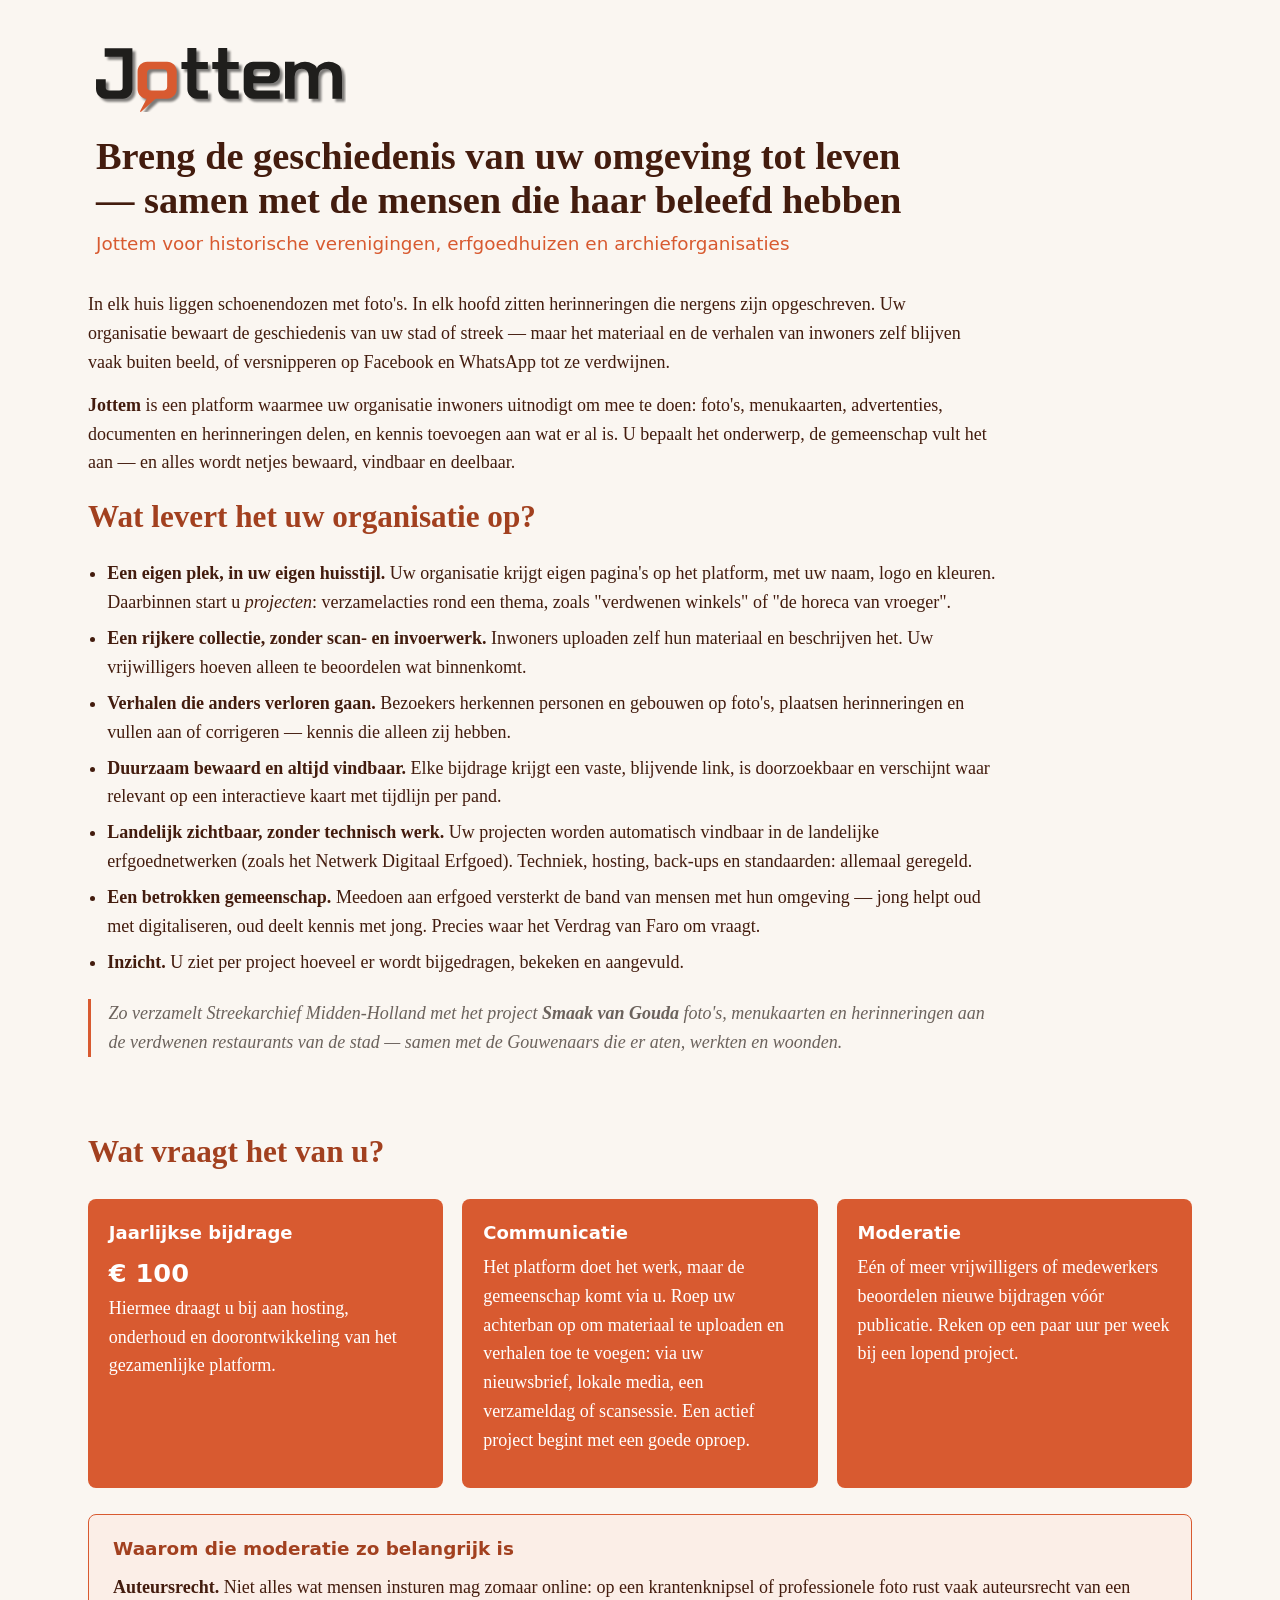
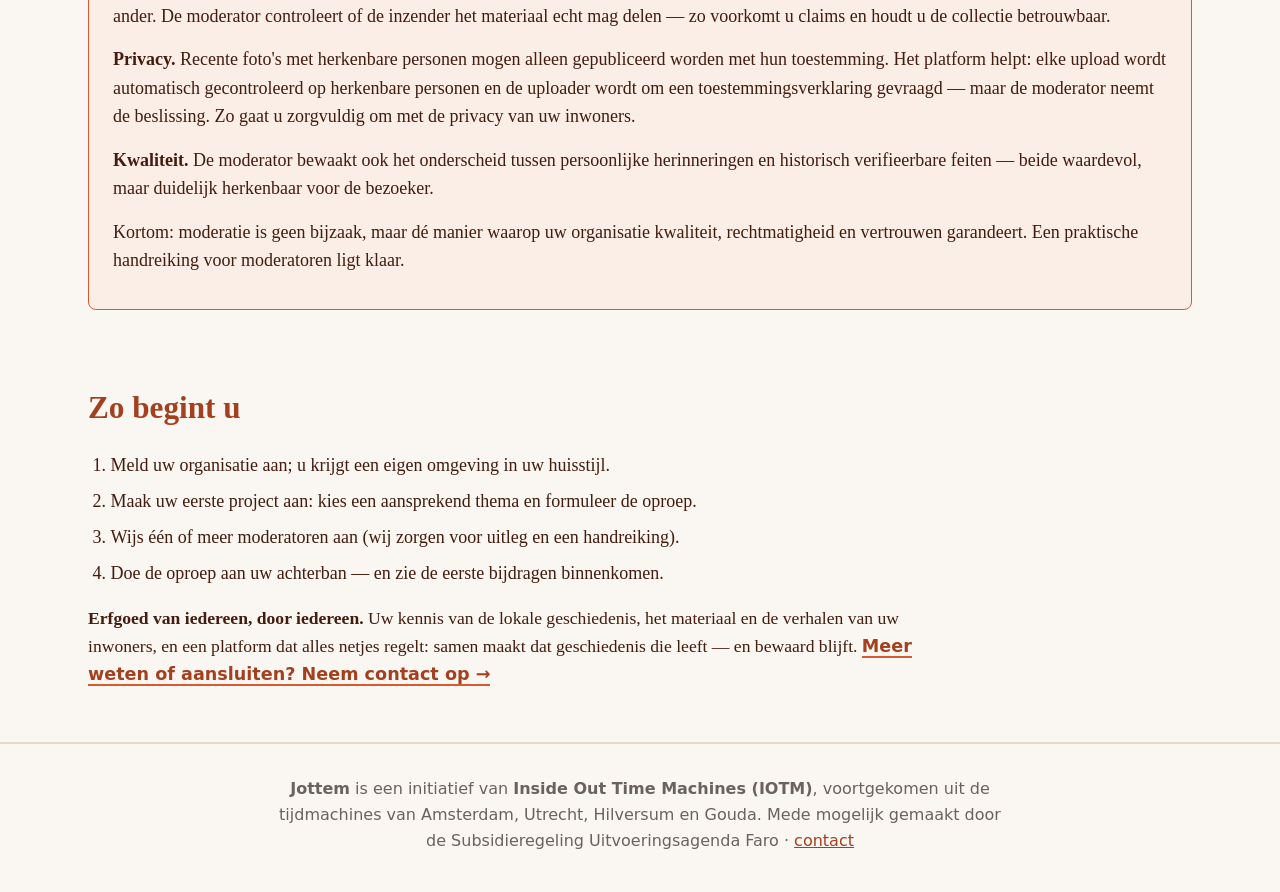
==== jottem-voor-organisaties.html @ 928428a4 "Salespitch voor organisaties op www.iotm.nl in site-opmaak Pagina verhuisd vanuit de design-repo en " ====
<!DOCTYPE html>
<html lang="nl">
<head>
<meta charset="utf-8">
<meta name="viewport" content="width=device-width, initial-scale=1">
<title>Jottem voor organisaties</title>
<meta name="description" content="Wat het Jottem-platform historische verenigingen, erfgoedhuizen en archieforganisaties oplevert — en wat het vraagt: een jaarlijkse bijdrage van € 100, communicatie en moderatie.">
<link rel="stylesheet" href="assets/styles.css">
<link rel="apple-touch-icon" sizes="180x180" href="assets/apple-touch-icon.png">
<link rel="icon" type="image/png" sizes="32x32" href="assets/favicon-32x32.png">
<link rel="icon" type="image/png" sizes="16x16" href="assets/favicon-16x16.png">
<style>
/* paginaspecifiek, bovenop assets/styles.css (zelfde tokens en footer als de homepage) */
.pagina-kop { max-width: 72rem; margin: 0 auto; padding: 3rem 2rem 0; }
.pagina-kop .logo { display: block; margin-bottom: 1.4rem; }
.pagina-kop .logo img { width: 250px; max-width: 60%; height: auto; display: block; }
.pagina-kop h1 {
    font-family: var(--serif);
    font-size: clamp(1.7rem, 3.4vw, 2.4rem);
    line-height: 1.15; text-wrap: balance;
    max-width: 30em; margin-bottom: .4rem;
}
.onderkop { font-family: var(--sans); color: var(--oranje); font-size: 1.15rem; margin-bottom: .5rem; }
.band p, .band ul, .band ol { max-width: 50em; }
.band p { margin-bottom: .9rem; }
.band ul { margin: 0 0 1rem 1.2rem; }
.band ol { margin: 0 0 1rem 1.4rem; }
.band li { margin-bottom: .45rem; }
.citaat {
    font-style: italic; color: var(--grijs);
    border-left: 3px solid var(--oranje);
    padding-left: 1.1rem; margin: 1.4rem 0; max-width: 50em;
}
.kosten { display: grid; grid-template-columns: repeat(auto-fit, minmax(16rem, 1fr)); gap: 1.2rem; margin: 1.4rem 0; color: var(--wit); }
.kosten .blok { background: var(--oranje); border-radius: .5rem; padding: 1.2rem 1.3rem; }
.kosten .blok b { font-family: var(--sans); display: block; margin-bottom: .35rem; }
.kosten .bedrag { font-size: 1.6rem; font-weight: 700; font-family: var(--sans); }
.kader {
    background: #fbeee7; border: 1px solid var(--oranje);
    border-radius: .5rem; padding: 1.2rem 1.5rem; margin: 1.6rem 0;
}
.kader h3 { font-family: var(--sans); color: var(--donkerrood, #a2401f); margin-bottom: .6rem; font-size: 1.15rem; }
.kader p { max-width: none; }
.slot { font-size: 1.1rem; }
@media print {
    .kosten, .kader { page-break-inside: avoid; }
}
@page { size: A4; margin: 2cm; }
</style>
</head>
<body>

<header class="pagina-kop">
    <a class="logo" href="/"><img src="assets/jottem-woordmerk.svg" alt="Jottem"></a>
    <h1>Breng de geschiedenis van uw omgeving tot leven — samen met de mensen die haar beleefd hebben</h1>
    <p class="onderkop">Jottem voor historische verenigingen, erfgoedhuizen en archieforganisaties</p>
</header>

<main>
<section class="band">
    <p>In elk huis liggen schoenendozen met foto's. In elk hoofd zitten herinneringen die nergens
    zijn opgeschreven. Uw organisatie bewaart de geschiedenis van uw stad of streek — maar het
    materiaal en de verhalen van inwoners zelf blijven vaak buiten beeld, of versnipperen op
    Facebook en WhatsApp tot ze verdwijnen.</p>

    <p><b>Jottem</b> is een platform waarmee uw organisatie inwoners uitnodigt om mee te doen:
    foto's, menukaarten, advertenties, documenten en herinneringen delen, en kennis toevoegen aan
    wat er al is. U bepaalt het onderwerp, de gemeenschap vult het aan — en alles wordt netjes
    bewaard, vindbaar en deelbaar.</p>

    <h2>Wat levert het uw organisatie op?</h2>
    <ul>
        <li><b>Een eigen plek, in uw eigen huisstijl.</b> Uw organisatie krijgt eigen pagina's op het
            platform, met uw naam, logo en kleuren. Daarbinnen start u <i>projecten</i>: verzamelacties
            rond een thema, zoals "verdwenen winkels" of "de horeca van vroeger".</li>
        <li><b>Een rijkere collectie, zonder scan- en invoerwerk.</b> Inwoners uploaden zelf hun
            materiaal en beschrijven het. Uw vrijwilligers hoeven alleen te beoordelen wat binnenkomt.</li>
        <li><b>Verhalen die anders verloren gaan.</b> Bezoekers herkennen personen en gebouwen op
            foto's, plaatsen herinneringen en vullen aan of corrigeren — kennis die alleen zij hebben.</li>
        <li><b>Duurzaam bewaard en altijd vindbaar.</b> Elke bijdrage krijgt een vaste, blijvende
            link, is doorzoekbaar en verschijnt waar relevant op een interactieve kaart met tijdlijn
            per pand.</li>
        <li><b>Landelijk zichtbaar, zonder technisch werk.</b> Uw projecten worden automatisch
            vindbaar in de landelijke erfgoednetwerken (zoals het Netwerk Digitaal Erfgoed). Techniek,
            hosting, back-ups en standaarden: allemaal geregeld.</li>
        <li><b>Een betrokken gemeenschap.</b> Meedoen aan erfgoed versterkt de band van mensen met
            hun omgeving — jong helpt oud met digitaliseren, oud deelt kennis met jong. Precies waar
            het Verdrag van Faro om vraagt.</li>
        <li><b>Inzicht.</b> U ziet per project hoeveel er wordt bijgedragen, bekeken en aangevuld.</li>
    </ul>

    <div class="citaat">Zo verzamelt Streekarchief Midden-Holland met het project
    <b>Smaak van Gouda</b> foto's, menukaarten en herinneringen aan de verdwenen restaurants van
    de stad — samen met de Gouwenaars die er aten, werkten en woonden.</div>
</section>

<section class="band">
    <h2>Wat vraagt het van u?</h2>
    <div class="kosten">
        <div class="blok">
            <b>Jaarlijkse bijdrage</b>
            <span class="bedrag">€ 100</span>
            <p>Hiermee draagt u bij aan hosting, onderhoud en
            doorontwikkeling van het gezamenlijke platform.</p>
        </div>
        <div class="blok">
            <b>Communicatie</b>
            <p>Het platform doet het werk, maar de gemeenschap komt via u. Roep uw achterban op om
            materiaal te uploaden en verhalen toe te voegen: via uw nieuwsbrief, lokale media, een
            verzameldag of scansessie. Een actief project begint met een goede oproep.</p>
        </div>
        <div class="blok">
            <b>Moderatie</b>
            <p>Eén of meer vrijwilligers of medewerkers beoordelen nieuwe bijdragen vóór publicatie.
            Reken op een paar uur per week bij een lopend project.</p>
        </div>
    </div>

    <div class="kader">
        <h3>Waarom die moderatie zo belangrijk is</h3>
        <p><b>Auteursrecht.</b> Niet alles wat mensen insturen mag zomaar online: op een
        krantenknipsel of professionele foto rust vaak auteursrecht van een ander. De moderator
        controleert of de inzender het materiaal echt mag delen — zo voorkomt u claims en houdt u
        de collectie betrouwbaar.</p>
        <p><b>Privacy.</b> Recente foto's met herkenbare personen mogen alleen gepubliceerd worden
        met hun toestemming. Het platform helpt: elke upload wordt automatisch gecontroleerd op
        herkenbare personen en de uploader wordt om een toestemmingsverklaring gevraagd — maar de
        moderator neemt de beslissing. Zo gaat u zorgvuldig om met de privacy van uw inwoners.</p>
        <p><b>Kwaliteit.</b> De moderator bewaakt ook het onderscheid tussen persoonlijke
        herinneringen en historisch verifieerbare feiten — beide waardevol, maar duidelijk
        herkenbaar voor de bezoeker.</p>
        <p>Kortom: moderatie is geen bijzaak, maar dé manier waarop uw organisatie kwaliteit,
        rechtmatigheid en vertrouwen garandeert. Een praktische handreiking voor moderatoren
        ligt klaar.</p>
    </div>
</section>

<section class="band">
    <h2>Zo begint u</h2>
    <ol>
        <li>Meld uw organisatie aan; u krijgt een eigen omgeving in uw huisstijl.</li>
        <li>Maak uw eerste project aan: kies een aansprekend thema en formuleer de oproep.</li>
        <li>Wijs één of meer moderatoren aan (wij zorgen voor uitleg en een handreiking).</li>
        <li>Doe de oproep aan uw achterban — en zie de eerste bijdragen binnenkomen.</li>
    </ol>

    <p class="slot"><b>Erfgoed van iedereen, door iedereen.</b> Uw kennis van de lokale geschiedenis,
    het materiaal en de verhalen van uw inwoners, en een platform dat alles netjes regelt: samen
    maakt dat geschiedenis die leeft — en bewaard blijft. <a class="tekstlink" href="mailto:info@iotm.nl">Meer weten of aansluiten? Neem contact op →</a></p>
</section>
</main>

<footer>
    <p><strong>Jottem</strong> is een initiatief van <strong>Inside Out Time Machines (IOTM)</strong>,
    voortgekomen uit de tijdmachines van Amsterdam, Utrecht, Hilversum en Gouda. Mede mogelijk gemaakt door de Subsidieregeling Uitvoeringsagenda Faro ·
    <a href="mailto:info@iotm.nl">contact</a></p>
</footer>

</body>
</html>
---- assets/styles.css ----
/* Jottem homepage — palet afgeleid van het woordmerk (oranje O #d85a30, inkt #1f1e1c) */
:root {
    --oranje: #d85a30;
    --roest: #a2401f;
    --inkt: hsl(15, 65%, 16%);
    --grijs: #6b625c;
    --papier: #faf6f1;
    --karton: #e8d9c4;
    --kartonrand: #d3bfa3;
    --wit: #ffffff;
    --geel: #fdf3c0;
    --serif: Georgia, 'Times New Roman', serif;
    --sans: 'Segoe UI', system-ui, Helvetica, Arial, sans-serif;
}

* { box-sizing: border-box; margin: 0; padding: 0; }

body {
    font-family: var(--serif);
    color: var(--inkt);
    background: var(--papier);
    line-height: 1.6;
    font-size: 1.125rem; /* 18px basis */
}

/* ---------- hero ---------- */
.hero {
    display: flex;
    flex-wrap: wrap;
    align-items: center;
    gap: 3rem;
    max-width: 72rem;
    margin: 0 auto;
    padding: 4rem 2rem 3rem;
}
.hero-tekst { flex: 1 1 24rem; max-width: 36rem; }
.woordmerk { width: min(310px, 70%); height: auto; display: block; margin-bottom: 1.2rem; }
.tagline {
    font-family: var(--serif);
    font-size: clamp(1.9rem, 4vw, 2.7rem);
    line-height: 1.15;
    font-weight: 700;
    text-wrap: balance;
    margin-bottom: 1rem;
}
.tagline em { color: var(--oranje); font-style: italic; }
.intro { font-size: 1.15rem; max-width: 34rem; margin-bottom: 1.3rem; }
.status {
    display: inline-block;
    font-family: var(--sans);
    font-size: 1rem;
    background: var(--geel);
    border: 1px solid #e5d489;
    padding: .45rem .9rem .45rem .8rem;
    border-radius: .35rem;
    transform: rotate(-1deg);
    box-shadow: 0 2px 5px rgba(31,30,28,.12);
    margin-bottom: 1.5rem;
}
.status-stip {
    display: inline-block; width: .6em; height: .6em; border-radius: 50%;
    background: var(--oranje); margin-right: .45em;
    animation: pols 2.4s ease-in-out infinite;
}
@keyframes pols { 0%,100% { opacity: 1; } 50% { opacity: .35; } }
.knoppen { display: flex; flex-wrap: wrap; gap: .7rem; }
.knop {
    font-family: var(--sans);
    font-weight: 600;
    font-size: 1.05rem;
    text-decoration: none;
    color: var(--roest);
    background: var(--wit);
    border: 2px solid var(--roest);
    border-radius: .45rem;
    padding: .6rem 1.1rem;
    transition: transform .15s ease, box-shadow .15s ease;
}
.knop:hover, .knop:focus-visible { transform: translateY(-2px); box-shadow: 0 4px 10px rgba(162,64,31,.25); }
.knop:focus-visible { outline: 3px solid var(--oranje); outline-offset: 2px; }
.knop.primair { background: var(--oranje); border-color: var(--oranje); color: var(--wit); }

/* ---------- de schoenendoos ---------- */
.doos {
    position: relative;
    flex: 1 1 20rem;
    min-height: 27rem;
    max-width: 30rem;
    margin: 0 auto;
}
.karton {
    position: absolute;
    bottom: 0; left: 6%;
    width: 88%; height: 8.5rem;
    background: linear-gradient(180deg, var(--karton), #ddc9ab);
    border: 2px solid var(--kartonrand);
    border-radius: .4rem .4rem .6rem .6rem;
    box-shadow: 0 12px 22px rgba(31,30,28,.18), inset 0 14px 0 rgba(255,255,255,.25);
}
.karton span {
    position: absolute; bottom: 1rem; left: 0; right: 0;
    text-align: center;
    font-family: var(--serif); font-style: italic;
    color: #7d6a52; font-size: .9rem; letter-spacing: .04em;
}
.polaroid {
    position: absolute;
    background: var(--wit);
    padding: .55rem .55rem 0;
    box-shadow: 0 6px 14px rgba(31,30,28,.22);
    transition: transform .2s ease;
}
.polaroid:hover { transform: scale(1.04) rotate(0deg) !important; z-index: 9; }
.polaroid .foto {
    width: 11rem; height: 8rem;
    position: relative; overflow: hidden;
    display: flex; align-items: center; justify-content: center;
}
.polaroid .label {
    font-family: var(--serif); font-style: italic;
    font-size: .88rem; color: var(--grijs);
    padding: .4rem .1rem .5rem; text-align: center;
}
.polaroid::before { /* plakband */
    content: "";
    position: absolute; top: -.55rem; left: 50%;
    width: 3.4rem; height: 1.05rem;
    margin-left: -1.7rem;
    background: rgba(232,217,196,.8);
    border: 1px solid rgba(211,191,163,.6);
    transform: rotate(-3deg);
}
.p1 { top: 0; left: 4%; transform: rotate(-5deg); z-index: 3; }
.p2 { top: 2.2rem; right: 2%; transform: rotate(4deg); z-index: 2; }
.p3 { top: 10.8rem; left: 12%; transform: rotate(-2deg); z-index: 4; }
.foto.gevel {
    background:
        linear-gradient(180deg, #c8a97f 0 55%, #8a6f52 55% 100%);
}
.foto.gevel::before {
    content: ""; position: absolute; inset: 12% 18% 30% 18%;
    background: linear-gradient(180deg, #6e4f38 0 30%, #f0e2c8 30% 100%);
    box-shadow: 0 0 0 4px #5a4632;
}
.foto.gevel::after {
    content: "LOTUS"; position: absolute; top: 16%; left: 0; right: 0;
    text-align: center; font-family: var(--sans); font-weight: 700;
    letter-spacing: .35em; color: #f4e6c0; font-size: .8rem;
}
.foto.menukaart { background: #f6ecd8; border: 1px solid #e3d3b0; }
.foto.menukaart span {
    font-family: var(--serif); letter-spacing: .4em; font-size: .85rem;
    color: var(--roest); border-top: 1px solid var(--roest); border-bottom: 1px solid var(--roest);
    padding: .3rem 0; width: 60%; text-align: center;
}
.p3 .foto { background: #efe9e2; }
.p3 .foto img { width: 92%; height: auto; }
.klok { /* vast middelpunt op de wijzerplaat; wijzers scharnieren hier omheen */
    position: absolute; left: 50%; top: 60%;
    width: 0; height: 0;
}
.klok::after { /* asje */
    content: ""; position: absolute; left: -3px; top: -3px;
    width: 6px; height: 6px; border-radius: 50%; background: var(--inkt);
}
.wijzer {
    position: absolute; left: -1px; bottom: 0;
    width: 2px; background: var(--inkt);
    transform-origin: 50% 100%;
}
.w1 { height: 1.5rem; animation: terugdraai 24s linear infinite; }
.w2 { height: 2.1rem; animation: terugdraai 4s linear infinite; }
/* de tijdmachine draait de tijd TERUG */
@keyframes terugdraai { to { transform: rotate(-360deg); } }
.memo {
    position: absolute;
    right: 6%; top: 12.4rem;
    width: 12rem;
    background: var(--geel);
    border: 1px solid #e5d489;
    padding: .8rem .9rem;
    font-family: var(--serif); font-style: italic;
    font-size: .95rem; line-height: 1.45;
    transform: rotate(3deg);
    box-shadow: 0 5px 12px rgba(31,30,28,.18);
    z-index: 5;
}
.memo span { color: var(--grijs); font-size: .78rem; }

/* ---------- banden ---------- */
.band { max-width: 72rem; margin: 0 auto; padding: 1.5rem; }
.band h2 {
    font-family: var(--serif);
    font-size: 1.95rem;
    color: var(--roest);
    margin-bottom: 1.1rem;
    text-wrap: balance;
}
.kaarten { display: grid; grid-template-columns: repeat(auto-fit, minmax(16rem, 1fr)); gap: 1.2rem; }
.kaart {
    background: var(--wit);
    border: 1px solid #eadfd2;
    border-top: 4px solid var(--oranje);
    border-radius: .5rem;
    padding: 1.2rem 1.3rem;
    box-shadow: 0 3px 8px rgba(31,30,28,.07);
}
.kaart h3 { font-family: var(--sans); font-size: 1.18rem; margin-bottom: .5rem; }
.kaart .nr { color: var(--oranje); margin-right: .3rem; }
.kaart p { font-size: 1.05rem; }

.pilot {
    max-width: none;
    background: var(--inkt);
    color: var(--papier);
}
.pilot-inhoud { max-width: 72rem; margin: 0 auto; padding: 0; max-width: 44rem; }
.pilot .eyebrow {
    font-family: var(--sans); text-transform: uppercase;
    letter-spacing: .18em; font-size: .88rem; color: var(--oranje);
    margin-bottom: .4rem;
}
.pilot h2 { color: var(--wit); font-size: 2.3rem; margin-bottom: .7rem; }
.pilot p { color: #e8e2da; max-width: 40rem; }
.pilot strong { color: var(--wit); }

.twee-kolommen { display: grid; grid-template-columns: repeat(auto-fit, minmax(19rem, 1fr)); gap: 2.5rem; }
.twee-kolommen p { margin-bottom: .8rem; max-width: 34rem; }
.tekstlink { color: var(--roest); font-family: var(--sans); font-weight: 600; text-decoration: none; border-bottom: 2px solid var(--oranje); }
.tekstlink:hover, .tekstlink:focus-visible { color: var(--oranje); }
.tekstlink:focus-visible { outline: 3px solid var(--oranje); outline-offset: 2px; }

footer {
    border-top: 2px solid var(--karton);
    margin-top: 1rem;
    padding: 2rem;
    text-align: center;
    font-family: var(--sans);
    font-size: 1rem;
    color: var(--grijs);
}
footer p { max-width: 46rem; margin: 0 auto .4rem; }
footer a { color: var(--roest); }

@media (max-width: 700px) {
    .hero { padding: 2.5rem 1.3rem 2rem; gap: 2.2rem; }
    .doos { min-height: 25rem; }
    .band { padding: 2.2rem 1.3rem; }
}
@media (prefers-reduced-motion: reduce) {
    .status-stip, .w1, .w2 { animation: none; }
    .knop, .polaroid { transition: none; }
}
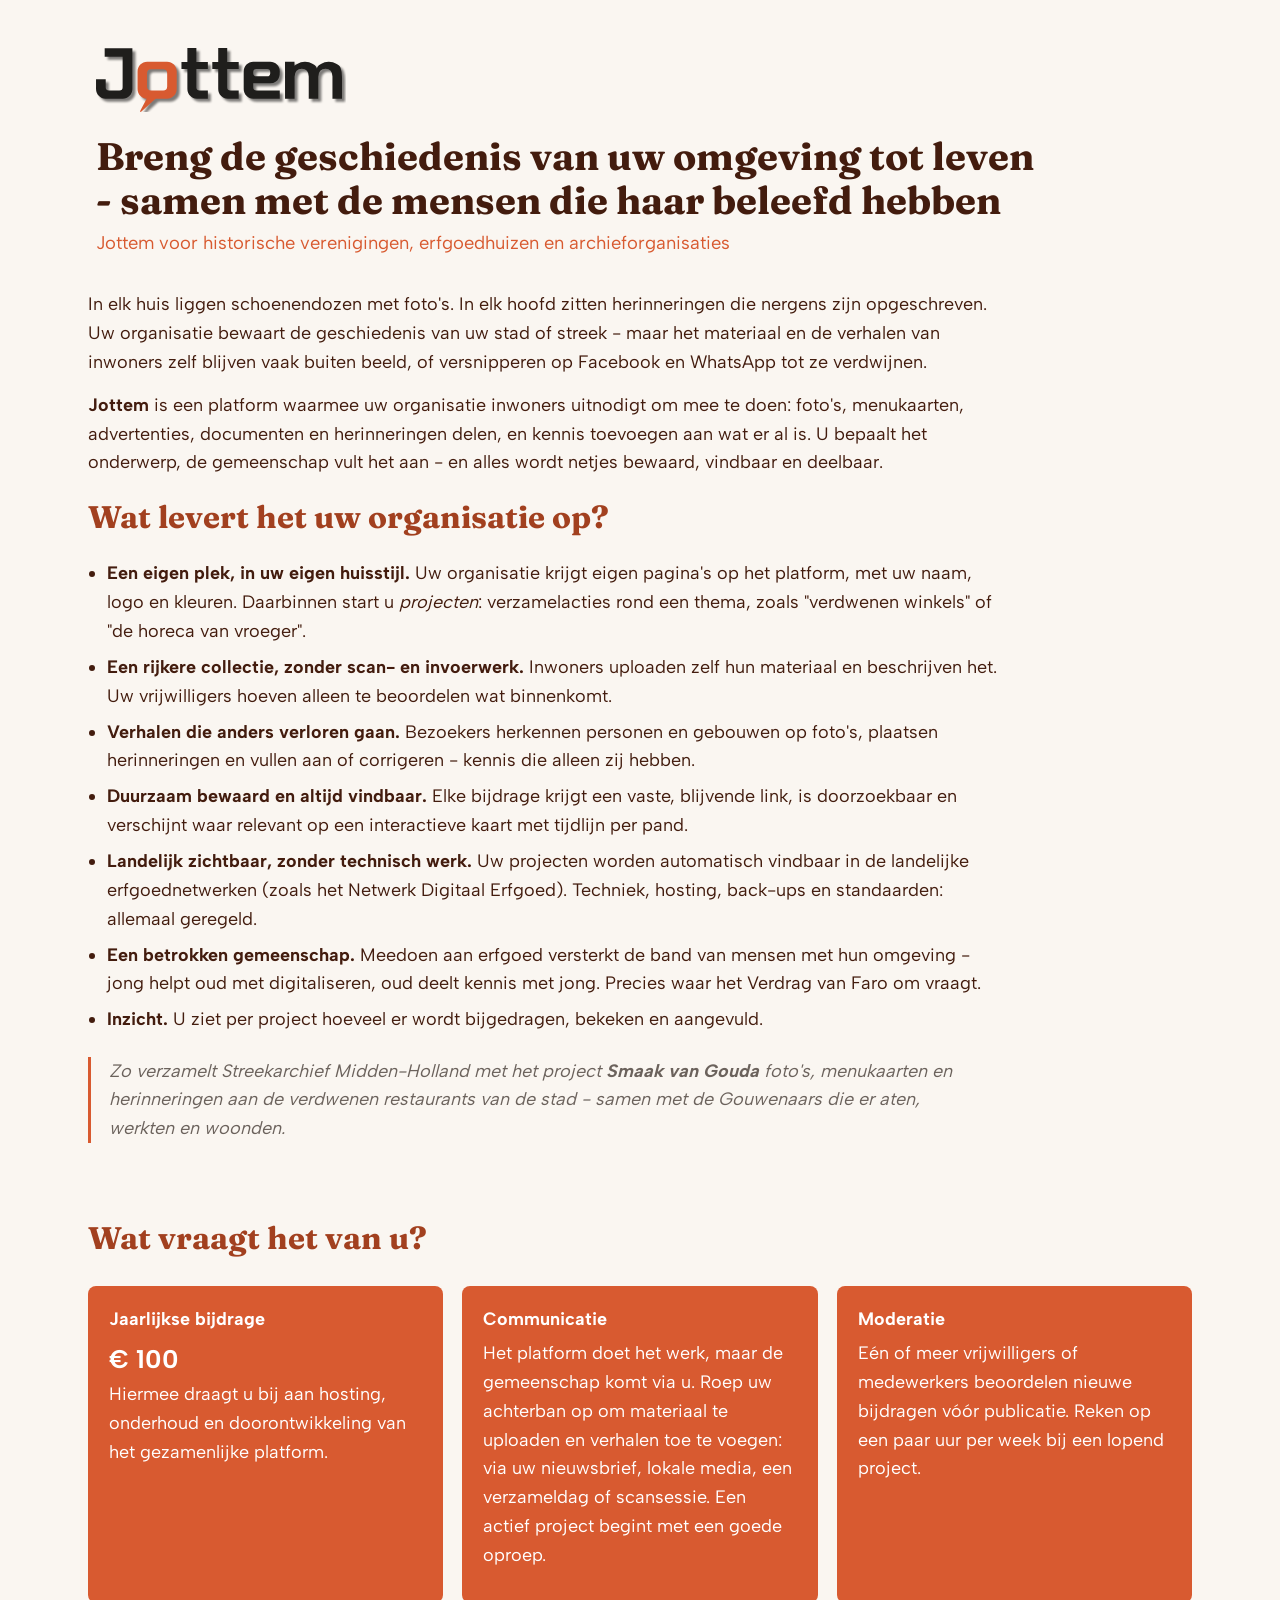
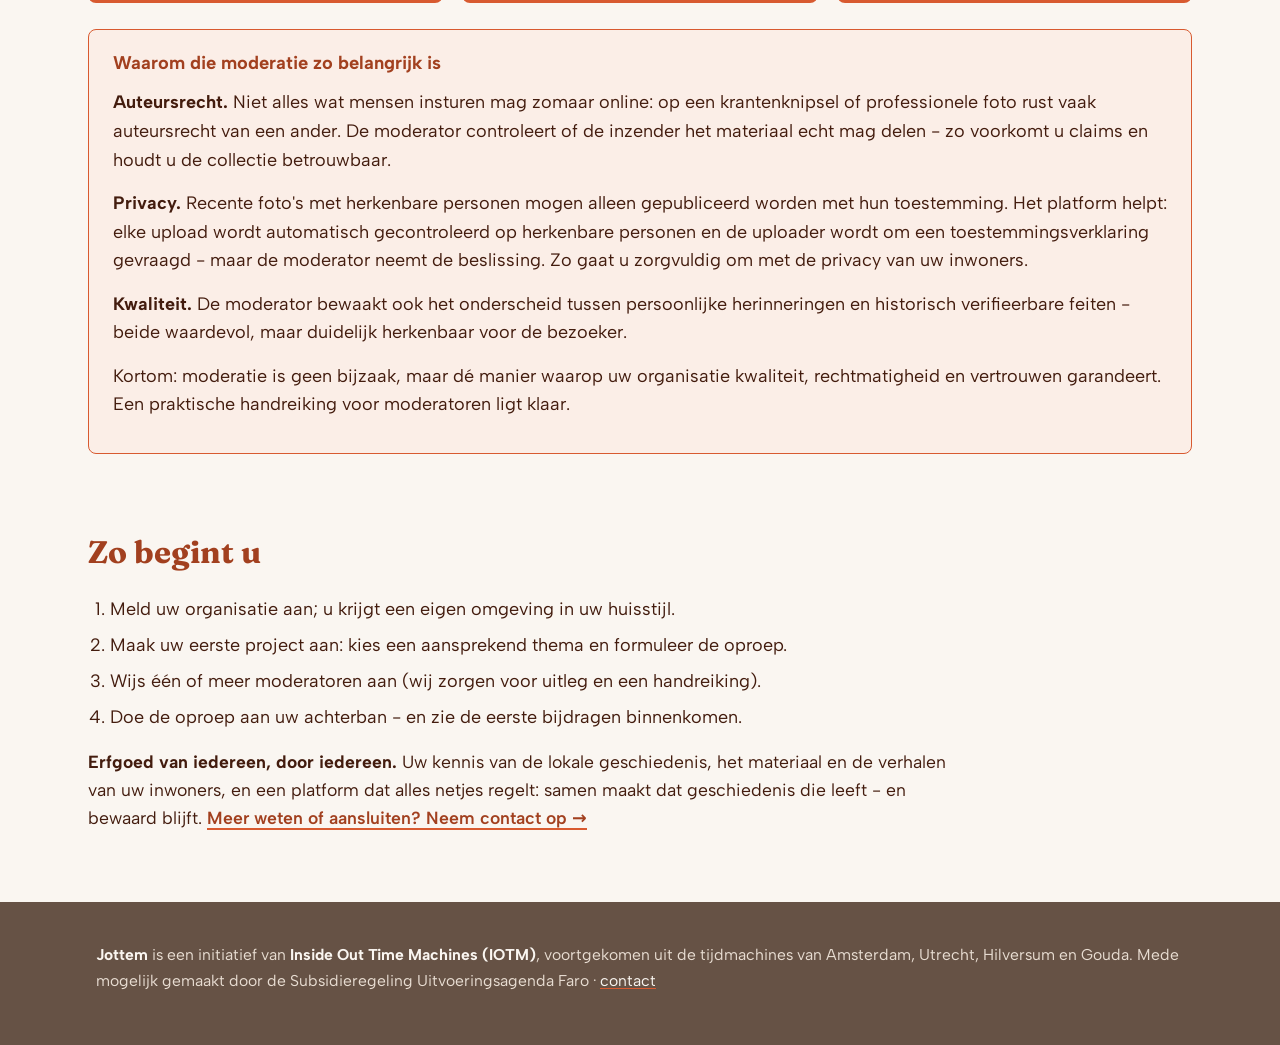
==== commit 15daef09: "Geen emdashes meer in de teksten" ====
--- a/jottem-voor-organisaties.html
+++ b/jottem-voor-organisaties.html
@@ -4,7 +4,7 @@
 <meta charset="utf-8">
 <meta name="viewport" content="width=device-width, initial-scale=1">
 <title>Jottem voor organisaties</title>
-<meta name="description" content="Wat het Jottem-platform historische verenigingen, erfgoedhuizen en archieforganisaties oplevert — en wat het vraagt: een jaarlijkse bijdrage van € 100, communicatie en moderatie.">
+<meta name="description" content="Wat het Jottem-platform historische verenigingen, erfgoedhuizen en archieforganisaties oplevert - en wat het vraagt: een jaarlijkse bijdrage van € 100, communicatie en moderatie.">
 <link rel="stylesheet" href="assets/styles.css">
 <link rel="apple-touch-icon" sizes="180x180" href="assets/apple-touch-icon.png">
 <link rel="icon" type="image/png" sizes="32x32" href="assets/favicon-32x32.png">
@@ -52,20 +52,20 @@
 
 <header class="pagina-kop">
     <a class="logo" href="/"><img src="assets/jottem-woordmerk.svg" alt="Jottem"></a>
-    <h1>Breng de geschiedenis van uw omgeving tot leven — samen met de mensen die haar beleefd hebben</h1>
+    <h1>Breng de geschiedenis van uw omgeving tot leven - samen met de mensen die haar beleefd hebben</h1>
     <p class="onderkop">Jottem voor historische verenigingen, erfgoedhuizen en archieforganisaties</p>
 </header>
 
 <main>
 <section class="band">
     <p>In elk huis liggen schoenendozen met foto's. In elk hoofd zitten herinneringen die nergens
-    zijn opgeschreven. Uw organisatie bewaart de geschiedenis van uw stad of streek — maar het
+    zijn opgeschreven. Uw organisatie bewaart de geschiedenis van uw stad of streek - maar het
     materiaal en de verhalen van inwoners zelf blijven vaak buiten beeld, of versnipperen op
     Facebook en WhatsApp tot ze verdwijnen.</p>
 
     <p><b>Jottem</b> is een platform waarmee uw organisatie inwoners uitnodigt om mee te doen:
     foto's, menukaarten, advertenties, documenten en herinneringen delen, en kennis toevoegen aan
-    wat er al is. U bepaalt het onderwerp, de gemeenschap vult het aan — en alles wordt netjes
+    wat er al is. U bepaalt het onderwerp, de gemeenschap vult het aan - en alles wordt netjes
     bewaard, vindbaar en deelbaar.</p>
 
     <h2>Wat levert het uw organisatie op?</h2>
@@ -76,7 +76,7 @@
         <li><b>Een rijkere collectie, zonder scan- en invoerwerk.</b> Inwoners uploaden zelf hun
             materiaal en beschrijven het. Uw vrijwilligers hoeven alleen te beoordelen wat binnenkomt.</li>
         <li><b>Verhalen die anders verloren gaan.</b> Bezoekers herkennen personen en gebouwen op
-            foto's, plaatsen herinneringen en vullen aan of corrigeren — kennis die alleen zij hebben.</li>
+            foto's, plaatsen herinneringen en vullen aan of corrigeren - kennis die alleen zij hebben.</li>
         <li><b>Duurzaam bewaard en altijd vindbaar.</b> Elke bijdrage krijgt een vaste, blijvende
             link, is doorzoekbaar en verschijnt waar relevant op een interactieve kaart met tijdlijn
             per pand.</li>
@@ -84,14 +84,14 @@
             vindbaar in de landelijke erfgoednetwerken (zoals het Netwerk Digitaal Erfgoed). Techniek,
             hosting, back-ups en standaarden: allemaal geregeld.</li>
         <li><b>Een betrokken gemeenschap.</b> Meedoen aan erfgoed versterkt de band van mensen met
-            hun omgeving — jong helpt oud met digitaliseren, oud deelt kennis met jong. Precies waar
+            hun omgeving - jong helpt oud met digitaliseren, oud deelt kennis met jong. Precies waar
             het Verdrag van Faro om vraagt.</li>
         <li><b>Inzicht.</b> U ziet per project hoeveel er wordt bijgedragen, bekeken en aangevuld.</li>
     </ul>
 
     <div class="citaat">Zo verzamelt Streekarchief Midden-Holland met het project
     <b>Smaak van Gouda</b> foto's, menukaarten en herinneringen aan de verdwenen restaurants van
-    de stad — samen met de Gouwenaars die er aten, werkten en woonden.</div>
+    de stad - samen met de Gouwenaars die er aten, werkten en woonden.</div>
 </section>
 
 <section class="band">
@@ -120,14 +120,14 @@
         <h3>Waarom die moderatie zo belangrijk is</h3>
         <p><b>Auteursrecht.</b> Niet alles wat mensen insturen mag zomaar online: op een
         krantenknipsel of professionele foto rust vaak auteursrecht van een ander. De moderator
-        controleert of de inzender het materiaal echt mag delen — zo voorkomt u claims en houdt u
+        controleert of de inzender het materiaal echt mag delen - zo voorkomt u claims en houdt u
         de collectie betrouwbaar.</p>
         <p><b>Privacy.</b> Recente foto's met herkenbare personen mogen alleen gepubliceerd worden
         met hun toestemming. Het platform helpt: elke upload wordt automatisch gecontroleerd op
-        herkenbare personen en de uploader wordt om een toestemmingsverklaring gevraagd — maar de
+        herkenbare personen en de uploader wordt om een toestemmingsverklaring gevraagd - maar de
         moderator neemt de beslissing. Zo gaat u zorgvuldig om met de privacy van uw inwoners.</p>
         <p><b>Kwaliteit.</b> De moderator bewaakt ook het onderscheid tussen persoonlijke
-        herinneringen en historisch verifieerbare feiten — beide waardevol, maar duidelijk
+        herinneringen en historisch verifieerbare feiten - beide waardevol, maar duidelijk
         herkenbaar voor de bezoeker.</p>
         <p>Kortom: moderatie is geen bijzaak, maar dé manier waarop uw organisatie kwaliteit,
         rechtmatigheid en vertrouwen garandeert. Een praktische handreiking voor moderatoren
@@ -141,12 +141,12 @@
         <li>Meld uw organisatie aan; u krijgt een eigen omgeving in uw huisstijl.</li>
         <li>Maak uw eerste project aan: kies een aansprekend thema en formuleer de oproep.</li>
         <li>Wijs één of meer moderatoren aan (wij zorgen voor uitleg en een handreiking).</li>
-        <li>Doe de oproep aan uw achterban — en zie de eerste bijdragen binnenkomen.</li>
+        <li>Doe de oproep aan uw achterban - en zie de eerste bijdragen binnenkomen.</li>
     </ol>
 
     <p class="slot"><b>Erfgoed van iedereen, door iedereen.</b> Uw kennis van de lokale geschiedenis,
     het materiaal en de verhalen van uw inwoners, en een platform dat alles netjes regelt: samen
-    maakt dat geschiedenis die leeft — en bewaard blijft. <a class="tekstlink" href="mailto:info@iotm.nl">Meer weten of aansluiten? Neem contact op →</a></p>
+    maakt dat geschiedenis die leeft - en bewaard blijft. <a class="tekstlink" href="mailto:info@iotm.nl">Meer weten of aansluiten? Neem contact op →</a></p>
 </section>
 </main>
 
--- a/assets/styles.css
+++ b/assets/styles.css
@@ -1,4 +1,22 @@
-/* Jottem homepage — palet afgeleid van het woordmerk (oranje O #d85a30, inkt #1f1e1c) */
+/* Jottem homepage - palet afgeleid van het woordmerk (oranje O #d85a30, inkt #1f1e1c)
+   Huisstijl: zie https://brand.iotm.nl/ - fonts altijd lokaal, nooit via CDN */
+@font-face { font-family: 'Fraunces'; font-style: normal; font-weight: 400; font-display: swap;
+    src: url('fonts/fraunces-v38-latin-regular.woff2') format('woff2'); }
+@font-face { font-family: 'Fraunces'; font-style: italic; font-weight: 400; font-display: swap;
+    src: url('fonts/fraunces-v38-latin-italic.woff2') format('woff2'); }
+@font-face { font-family: 'Fraunces'; font-style: normal; font-weight: 600; font-display: swap;
+    src: url('fonts/fraunces-v38-latin-600.woff2') format('woff2'); }
+@font-face { font-family: 'Fraunces'; font-style: normal; font-weight: 700; font-display: swap;
+    src: url('fonts/fraunces-v38-latin-700.woff2') format('woff2'); }
+@font-face { font-family: 'Albert Sans'; font-style: normal; font-weight: 400; font-display: swap;
+    src: url('fonts/albert-sans-v4-latin-regular.woff2') format('woff2'); }
+@font-face { font-family: 'Albert Sans'; font-style: normal; font-weight: 500; font-display: swap;
+    src: url('fonts/albert-sans-v4-latin-500.woff2') format('woff2'); }
+@font-face { font-family: 'Albert Sans'; font-style: normal; font-weight: 600; font-display: swap;
+    src: url('fonts/albert-sans-v4-latin-600.woff2') format('woff2'); }
+@font-face { font-family: 'Albert Sans'; font-style: normal; font-weight: 700; font-display: swap;
+    src: url('fonts/albert-sans-v4-latin-700.woff2') format('woff2'); }
+
 :root {
     --oranje: #d85a30;
     --roest: #a2401f;
@@ -9,14 +27,15 @@
     --kartonrand: #d3bfa3;
     --wit: #ffffff;
     --geel: #fdf3c0;
-    --serif: Georgia, 'Times New Roman', serif;
-    --sans: 'Segoe UI', system-ui, Helvetica, Arial, sans-serif;
+    --onderkant: #665245; /* footer (merkgids) */
+    --serif: 'Fraunces', Georgia, 'Times New Roman', serif;          /* koppen, citaten, labels */
+    --sans: 'Albert Sans', 'Segoe UI', system-ui, Helvetica, Arial, sans-serif; /* lopende tekst en UI */
 }
 
 * { box-sizing: border-box; margin: 0; padding: 0; }
 
 body {
-    font-family: var(--serif);
+    font-family: var(--sans);
     color: var(--inkt);
     background: var(--papier);
     line-height: 1.6;
@@ -230,17 +249,19 @@
 .tekstlink:hover, .tekstlink:focus-visible { color: var(--oranje); }
 .tekstlink:focus-visible { outline: 3px solid var(--oranje); outline-offset: 2px; }
 
+/* footer conform de merkgids (brand.iotm.nl): inkt-vlak, papierwitte accenten */
 footer {
-    border-top: 2px solid var(--karton);
-    margin-top: 1rem;
-    padding: 2rem;
-    text-align: center;
-    font-family: var(--sans);
-    font-size: 1rem;
-    color: var(--grijs);
-}
-footer p { max-width: 46rem; margin: 0 auto .4rem; }
-footer a { color: var(--roest); }
+    background: var(--onderkant);
+    margin-top: 2rem;
+    padding: 2.5rem 2rem;
+    font-family: var(--sans);
+    font-size: .98rem;
+    color: #e8ddd2;
+}
+footer p { max-width: 68rem; margin: 0 auto .8rem; }
+footer strong { color: var(--papier); }
+footer a { color: var(--papier); text-decoration: underline; text-decoration-color: var(--oranje); text-underline-offset: 2px; }
+footer a:hover { color: var(--oranje); }
 
 @media (max-width: 700px) {
     .hero { padding: 2.5rem 1.3rem 2rem; gap: 2.2rem; }
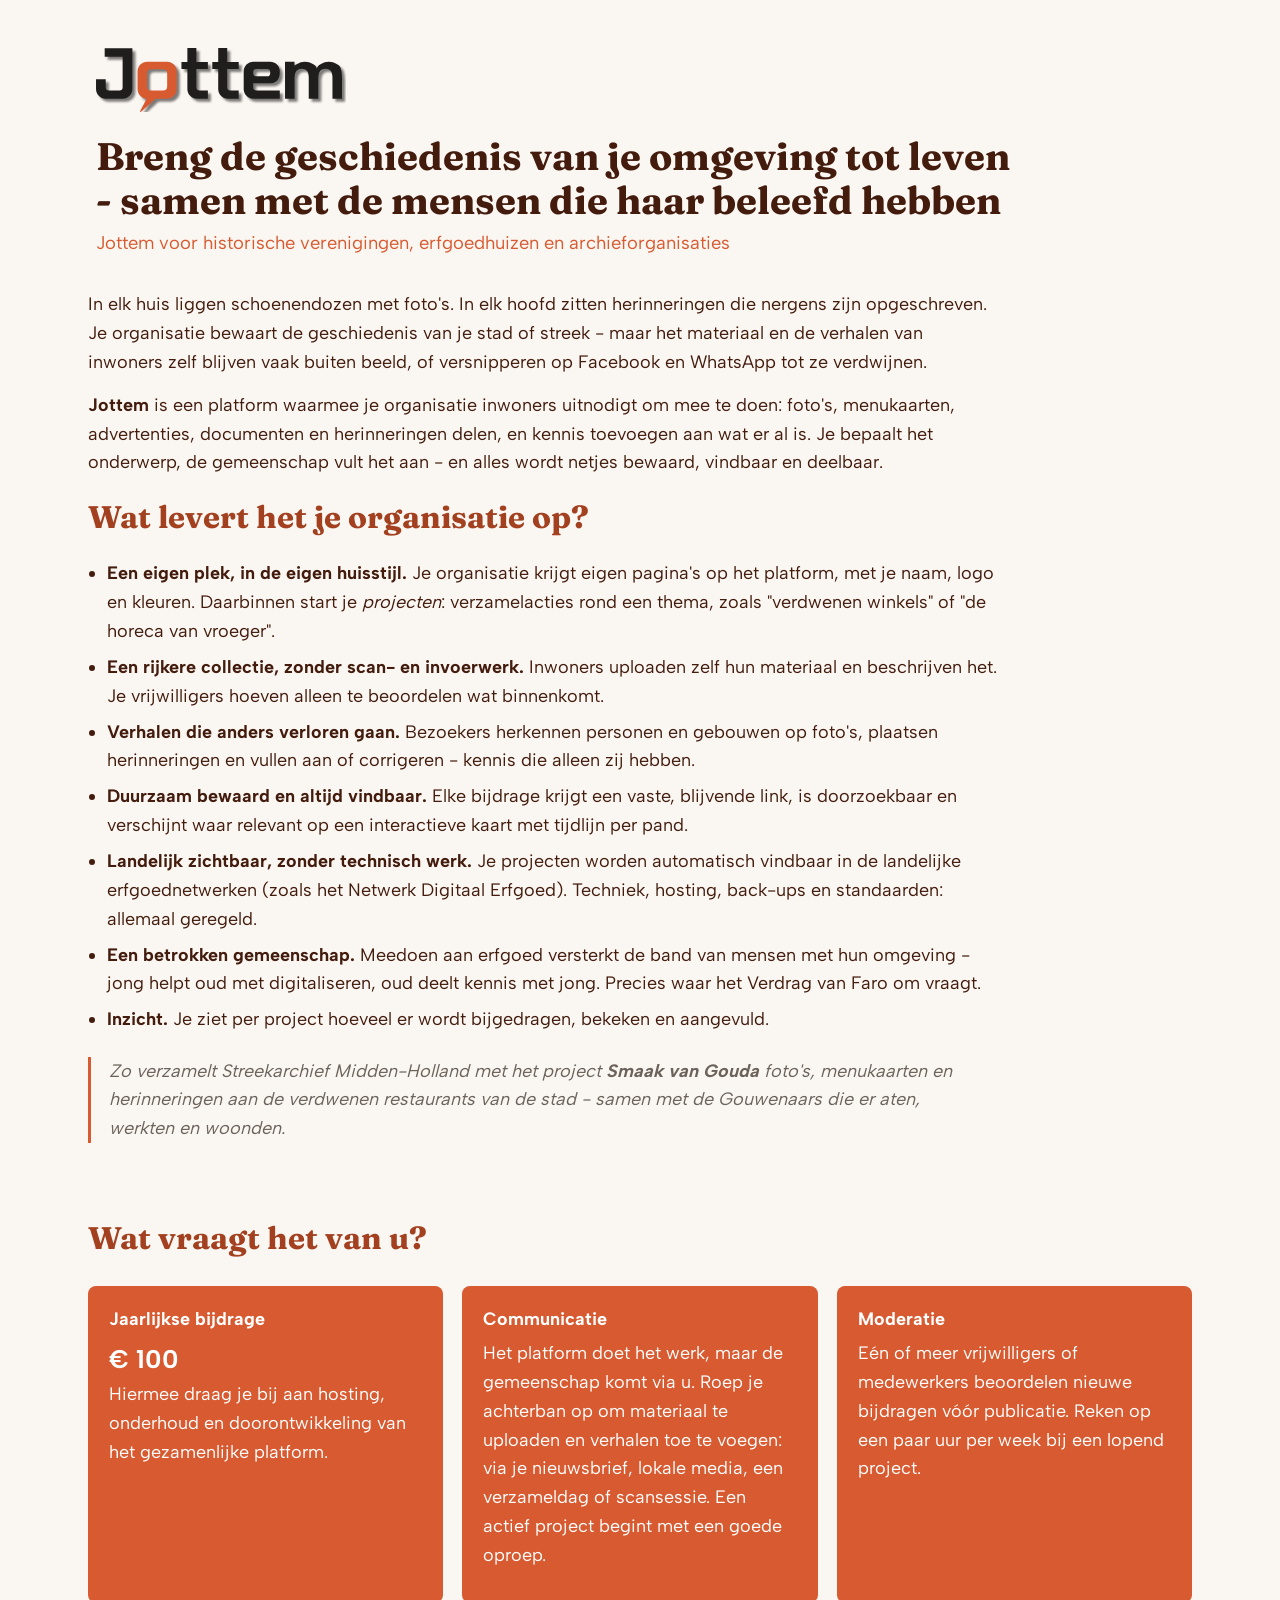
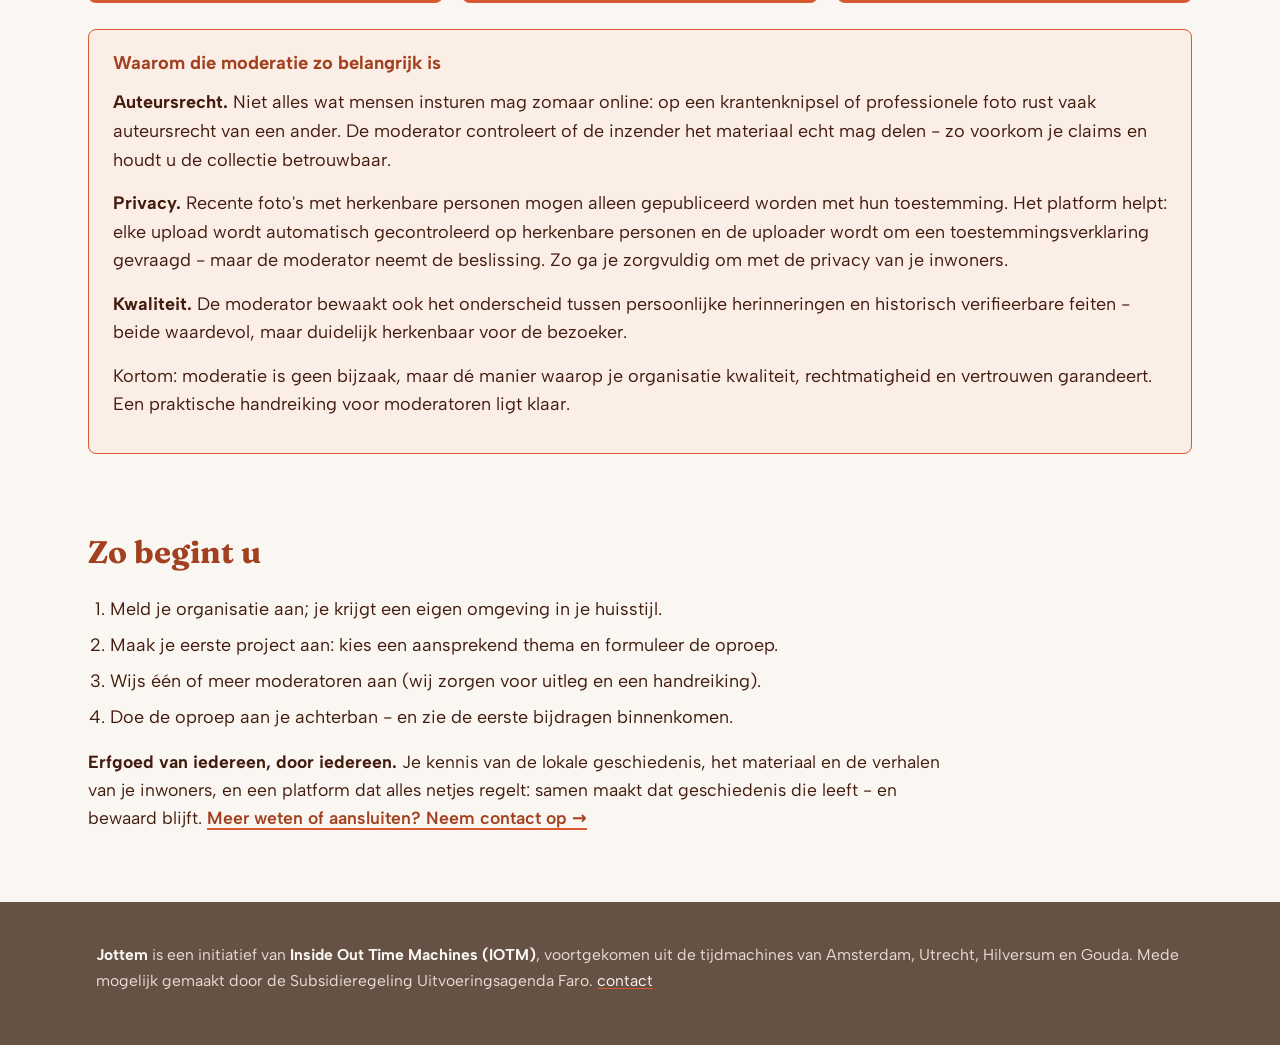
==== commit 7ed29ced: "Tutoyeren in de teksten, conform de tone-of-voice uit de merkgids" ====
--- a/jottem-voor-organisaties.html
+++ b/jottem-voor-organisaties.html
@@ -52,41 +52,41 @@
 
 <header class="pagina-kop">
     <a class="logo" href="/"><img src="assets/jottem-woordmerk.svg" alt="Jottem"></a>
-    <h1>Breng de geschiedenis van uw omgeving tot leven - samen met de mensen die haar beleefd hebben</h1>
+    <h1>Breng de geschiedenis van je omgeving tot leven - samen met de mensen die haar beleefd hebben</h1>
     <p class="onderkop">Jottem voor historische verenigingen, erfgoedhuizen en archieforganisaties</p>
 </header>
 
 <main>
 <section class="band">
     <p>In elk huis liggen schoenendozen met foto's. In elk hoofd zitten herinneringen die nergens
-    zijn opgeschreven. Uw organisatie bewaart de geschiedenis van uw stad of streek - maar het
+    zijn opgeschreven. Je organisatie bewaart de geschiedenis van je stad of streek - maar het
     materiaal en de verhalen van inwoners zelf blijven vaak buiten beeld, of versnipperen op
     Facebook en WhatsApp tot ze verdwijnen.</p>
 
-    <p><b>Jottem</b> is een platform waarmee uw organisatie inwoners uitnodigt om mee te doen:
+    <p><b>Jottem</b> is een platform waarmee je organisatie inwoners uitnodigt om mee te doen:
     foto's, menukaarten, advertenties, documenten en herinneringen delen, en kennis toevoegen aan
-    wat er al is. U bepaalt het onderwerp, de gemeenschap vult het aan - en alles wordt netjes
+    wat er al is. Je bepaalt het onderwerp, de gemeenschap vult het aan - en alles wordt netjes
     bewaard, vindbaar en deelbaar.</p>
 
-    <h2>Wat levert het uw organisatie op?</h2>
+    <h2>Wat levert het je organisatie op?</h2>
     <ul>
-        <li><b>Een eigen plek, in uw eigen huisstijl.</b> Uw organisatie krijgt eigen pagina's op het
-            platform, met uw naam, logo en kleuren. Daarbinnen start u <i>projecten</i>: verzamelacties
+        <li><b>Een eigen plek, in de eigen huisstijl.</b> Je organisatie krijgt eigen pagina's op het
+            platform, met je naam, logo en kleuren. Daarbinnen start je <i>projecten</i>: verzamelacties
             rond een thema, zoals "verdwenen winkels" of "de horeca van vroeger".</li>
         <li><b>Een rijkere collectie, zonder scan- en invoerwerk.</b> Inwoners uploaden zelf hun
-            materiaal en beschrijven het. Uw vrijwilligers hoeven alleen te beoordelen wat binnenkomt.</li>
+            materiaal en beschrijven het. Je vrijwilligers hoeven alleen te beoordelen wat binnenkomt.</li>
         <li><b>Verhalen die anders verloren gaan.</b> Bezoekers herkennen personen en gebouwen op
             foto's, plaatsen herinneringen en vullen aan of corrigeren - kennis die alleen zij hebben.</li>
         <li><b>Duurzaam bewaard en altijd vindbaar.</b> Elke bijdrage krijgt een vaste, blijvende
             link, is doorzoekbaar en verschijnt waar relevant op een interactieve kaart met tijdlijn
             per pand.</li>
-        <li><b>Landelijk zichtbaar, zonder technisch werk.</b> Uw projecten worden automatisch
+        <li><b>Landelijk zichtbaar, zonder technisch werk.</b> Je projecten worden automatisch
             vindbaar in de landelijke erfgoednetwerken (zoals het Netwerk Digitaal Erfgoed). Techniek,
             hosting, back-ups en standaarden: allemaal geregeld.</li>
         <li><b>Een betrokken gemeenschap.</b> Meedoen aan erfgoed versterkt de band van mensen met
             hun omgeving - jong helpt oud met digitaliseren, oud deelt kennis met jong. Precies waar
             het Verdrag van Faro om vraagt.</li>
-        <li><b>Inzicht.</b> U ziet per project hoeveel er wordt bijgedragen, bekeken en aangevuld.</li>
+        <li><b>Inzicht.</b> Je ziet per project hoeveel er wordt bijgedragen, bekeken en aangevuld.</li>
     </ul>
 
     <div class="citaat">Zo verzamelt Streekarchief Midden-Holland met het project
@@ -100,13 +100,13 @@
         <div class="blok">
             <b>Jaarlijkse bijdrage</b>
             <span class="bedrag">€ 100</span>
-            <p>Hiermee draagt u bij aan hosting, onderhoud en
+            <p>Hiermee draag je bij aan hosting, onderhoud en
             doorontwikkeling van het gezamenlijke platform.</p>
         </div>
         <div class="blok">
             <b>Communicatie</b>
-            <p>Het platform doet het werk, maar de gemeenschap komt via u. Roep uw achterban op om
-            materiaal te uploaden en verhalen toe te voegen: via uw nieuwsbrief, lokale media, een
+            <p>Het platform doet het werk, maar de gemeenschap komt via u. Roep je achterban op om
+            materiaal te uploaden en verhalen toe te voegen: via je nieuwsbrief, lokale media, een
             verzameldag of scansessie. Een actief project begint met een goede oproep.</p>
         </div>
         <div class="blok">
@@ -120,16 +120,16 @@
         <h3>Waarom die moderatie zo belangrijk is</h3>
         <p><b>Auteursrecht.</b> Niet alles wat mensen insturen mag zomaar online: op een
         krantenknipsel of professionele foto rust vaak auteursrecht van een ander. De moderator
-        controleert of de inzender het materiaal echt mag delen - zo voorkomt u claims en houdt u
+        controleert of de inzender het materiaal echt mag delen - zo voorkom je claims en houdt u
         de collectie betrouwbaar.</p>
         <p><b>Privacy.</b> Recente foto's met herkenbare personen mogen alleen gepubliceerd worden
         met hun toestemming. Het platform helpt: elke upload wordt automatisch gecontroleerd op
         herkenbare personen en de uploader wordt om een toestemmingsverklaring gevraagd - maar de
-        moderator neemt de beslissing. Zo gaat u zorgvuldig om met de privacy van uw inwoners.</p>
+        moderator neemt de beslissing. Zo ga je zorgvuldig om met de privacy van je inwoners.</p>
         <p><b>Kwaliteit.</b> De moderator bewaakt ook het onderscheid tussen persoonlijke
         herinneringen en historisch verifieerbare feiten - beide waardevol, maar duidelijk
         herkenbaar voor de bezoeker.</p>
-        <p>Kortom: moderatie is geen bijzaak, maar dé manier waarop uw organisatie kwaliteit,
+        <p>Kortom: moderatie is geen bijzaak, maar dé manier waarop je organisatie kwaliteit,
         rechtmatigheid en vertrouwen garandeert. Een praktische handreiking voor moderatoren
         ligt klaar.</p>
     </div>
@@ -138,21 +138,21 @@
 <section class="band">
     <h2>Zo begint u</h2>
     <ol>
-        <li>Meld uw organisatie aan; u krijgt een eigen omgeving in uw huisstijl.</li>
-        <li>Maak uw eerste project aan: kies een aansprekend thema en formuleer de oproep.</li>
+        <li>Meld je organisatie aan; je krijgt een eigen omgeving in je huisstijl.</li>
+        <li>Maak je eerste project aan: kies een aansprekend thema en formuleer de oproep.</li>
         <li>Wijs één of meer moderatoren aan (wij zorgen voor uitleg en een handreiking).</li>
-        <li>Doe de oproep aan uw achterban - en zie de eerste bijdragen binnenkomen.</li>
+        <li>Doe de oproep aan je achterban - en zie de eerste bijdragen binnenkomen.</li>
     </ol>
 
-    <p class="slot"><b>Erfgoed van iedereen, door iedereen.</b> Uw kennis van de lokale geschiedenis,
-    het materiaal en de verhalen van uw inwoners, en een platform dat alles netjes regelt: samen
+    <p class="slot"><b>Erfgoed van iedereen, door iedereen.</b> Je kennis van de lokale geschiedenis,
+    het materiaal en de verhalen van je inwoners, en een platform dat alles netjes regelt: samen
     maakt dat geschiedenis die leeft - en bewaard blijft. <a class="tekstlink" href="mailto:info@iotm.nl">Meer weten of aansluiten? Neem contact op →</a></p>
 </section>
 </main>
 
 <footer>
     <p><strong>Jottem</strong> is een initiatief van <strong>Inside Out Time Machines (IOTM)</strong>,
-    voortgekomen uit de tijdmachines van Amsterdam, Utrecht, Hilversum en Gouda. Mede mogelijk gemaakt door de Subsidieregeling Uitvoeringsagenda Faro ·
+    voortgekomen uit de tijdmachines van Amsterdam, Utrecht, Hilversum en Gouda. Mede mogelijk gemaakt door de Subsidieregeling Uitvoeringsagenda Faro.
     <a href="mailto:info@iotm.nl">contact</a></p>
 </footer>
 
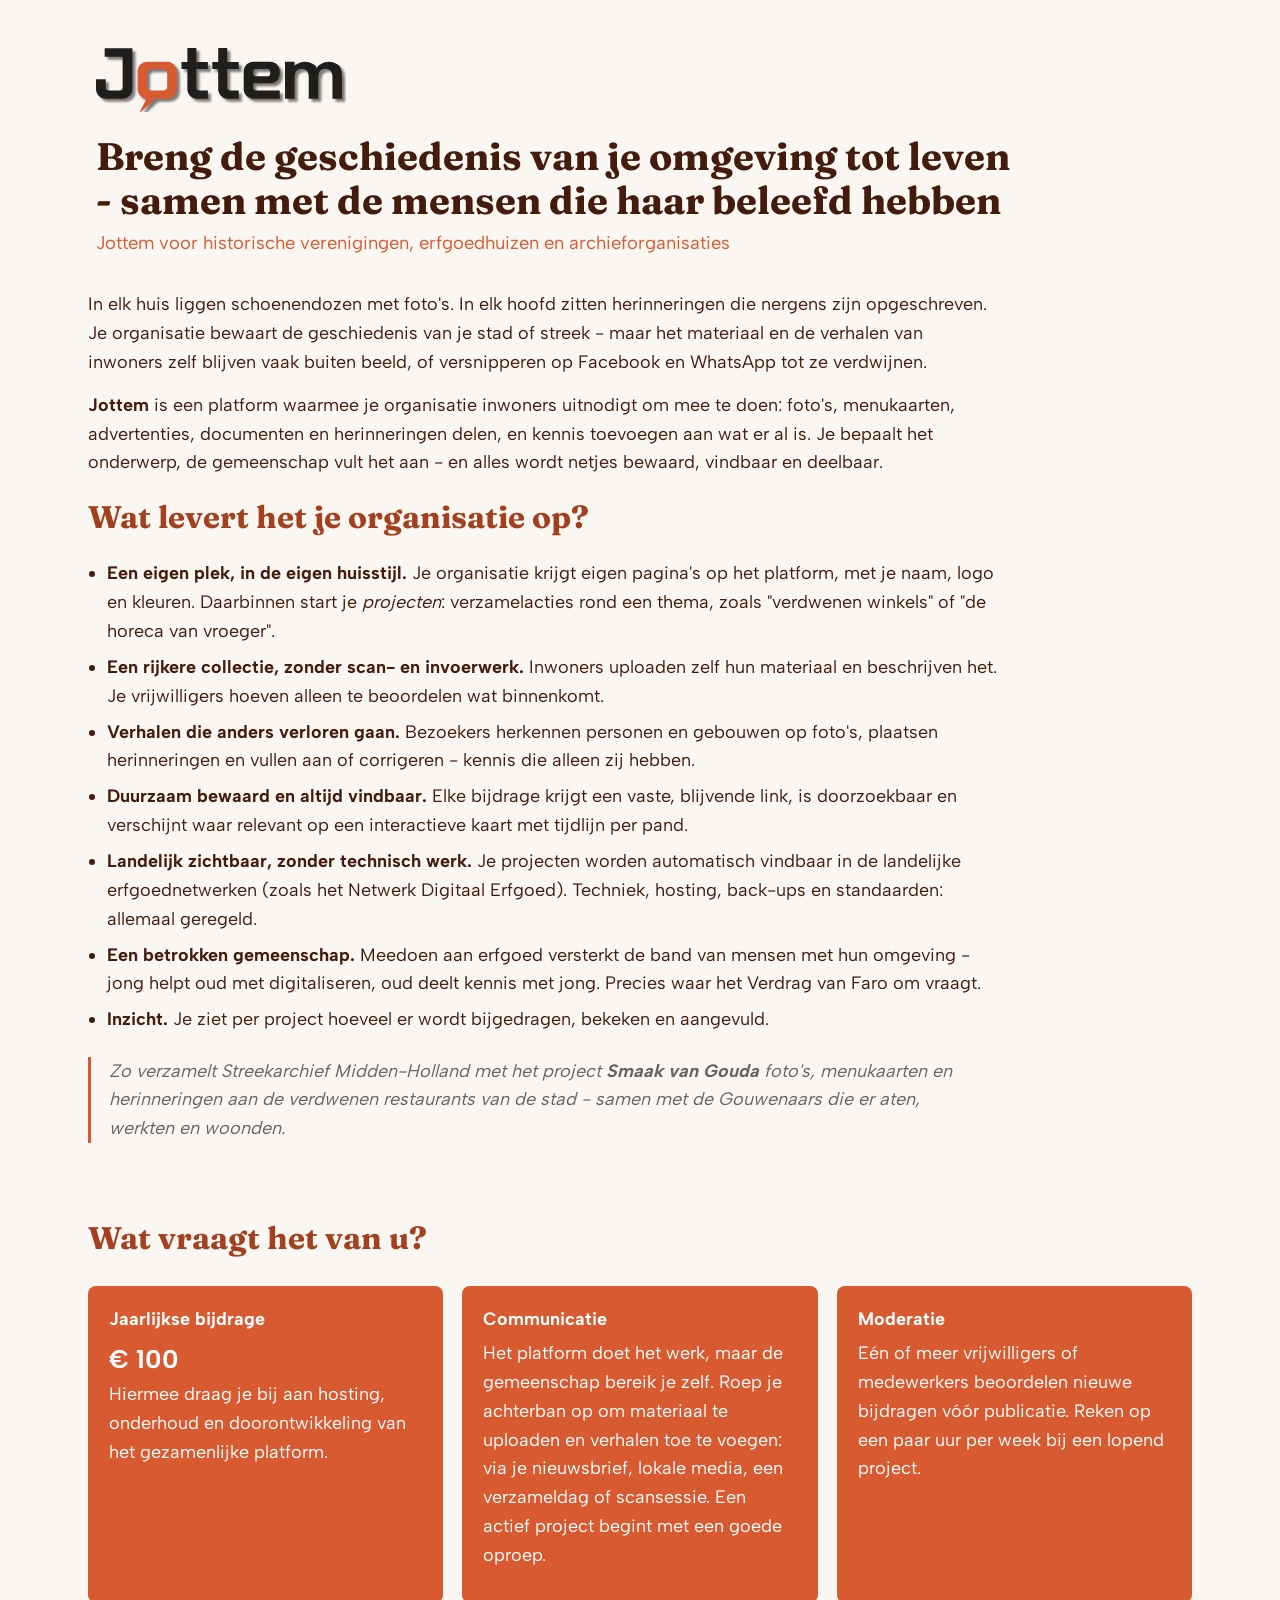
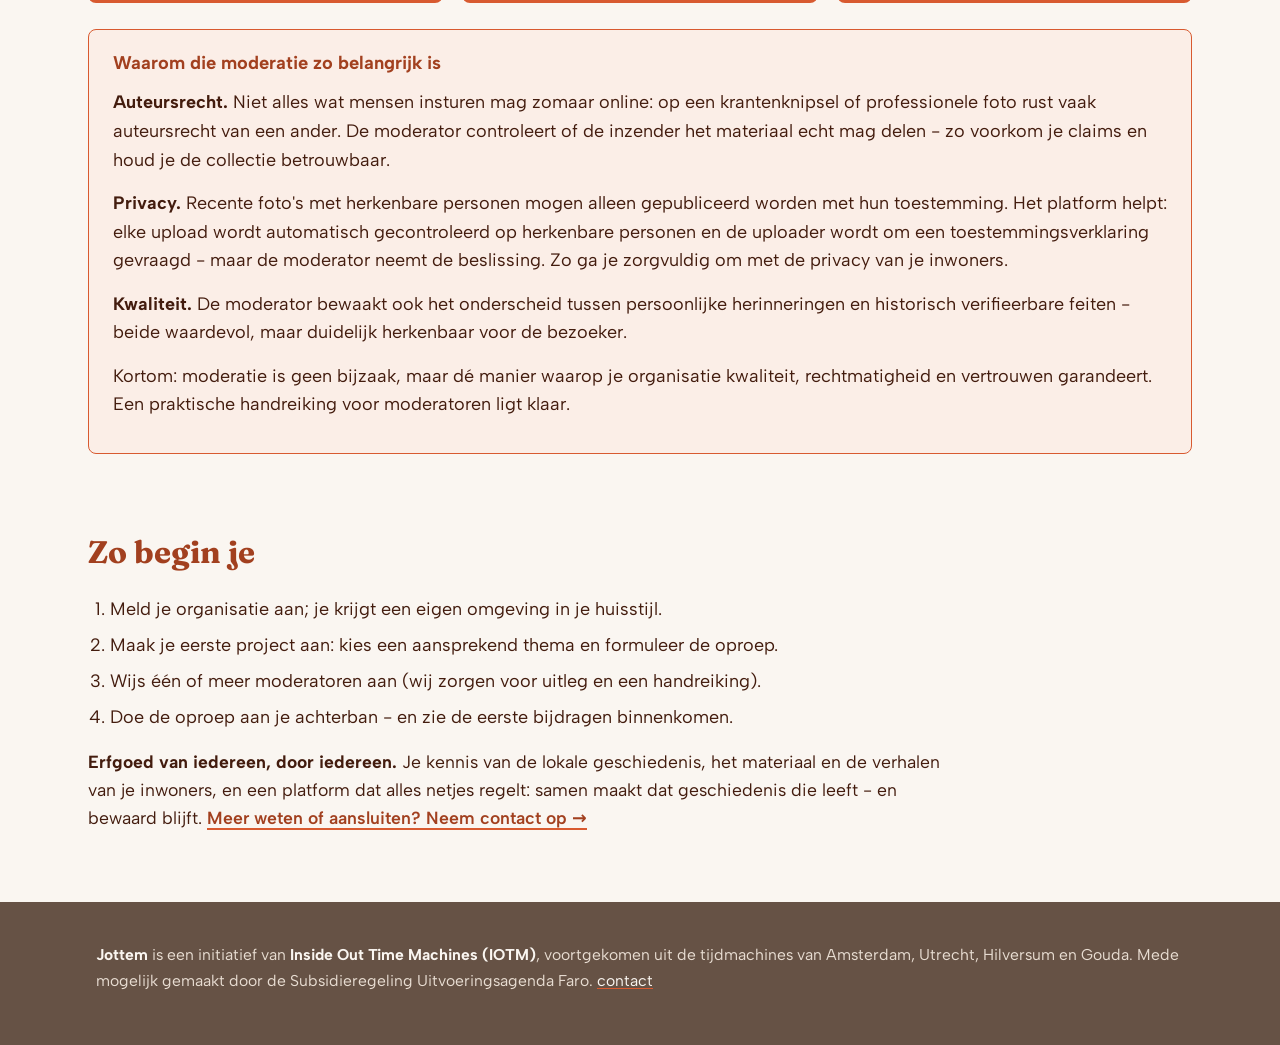
==== commit ba80c70c: "Drie overgebleven u-vormen alsnog getutoyeerd" ====
--- a/jottem-voor-organisaties.html
+++ b/jottem-voor-organisaties.html
@@ -105,7 +105,7 @@
         </div>
         <div class="blok">
             <b>Communicatie</b>
-            <p>Het platform doet het werk, maar de gemeenschap komt via u. Roep je achterban op om
+            <p>Het platform doet het werk, maar de gemeenschap bereik je zelf. Roep je achterban op om
             materiaal te uploaden en verhalen toe te voegen: via je nieuwsbrief, lokale media, een
             verzameldag of scansessie. Een actief project begint met een goede oproep.</p>
         </div>
@@ -120,7 +120,7 @@
         <h3>Waarom die moderatie zo belangrijk is</h3>
         <p><b>Auteursrecht.</b> Niet alles wat mensen insturen mag zomaar online: op een
         krantenknipsel of professionele foto rust vaak auteursrecht van een ander. De moderator
-        controleert of de inzender het materiaal echt mag delen - zo voorkom je claims en houdt u
+        controleert of de inzender het materiaal echt mag delen - zo voorkom je claims en houd je
         de collectie betrouwbaar.</p>
         <p><b>Privacy.</b> Recente foto's met herkenbare personen mogen alleen gepubliceerd worden
         met hun toestemming. Het platform helpt: elke upload wordt automatisch gecontroleerd op
@@ -136,7 +136,7 @@
 </section>
 
 <section class="band">
-    <h2>Zo begint u</h2>
+    <h2>Zo begin je</h2>
     <ol>
         <li>Meld je organisatie aan; je krijgt een eigen omgeving in je huisstijl.</li>
         <li>Maak je eerste project aan: kies een aansprekend thema en formuleer de oproep.</li>
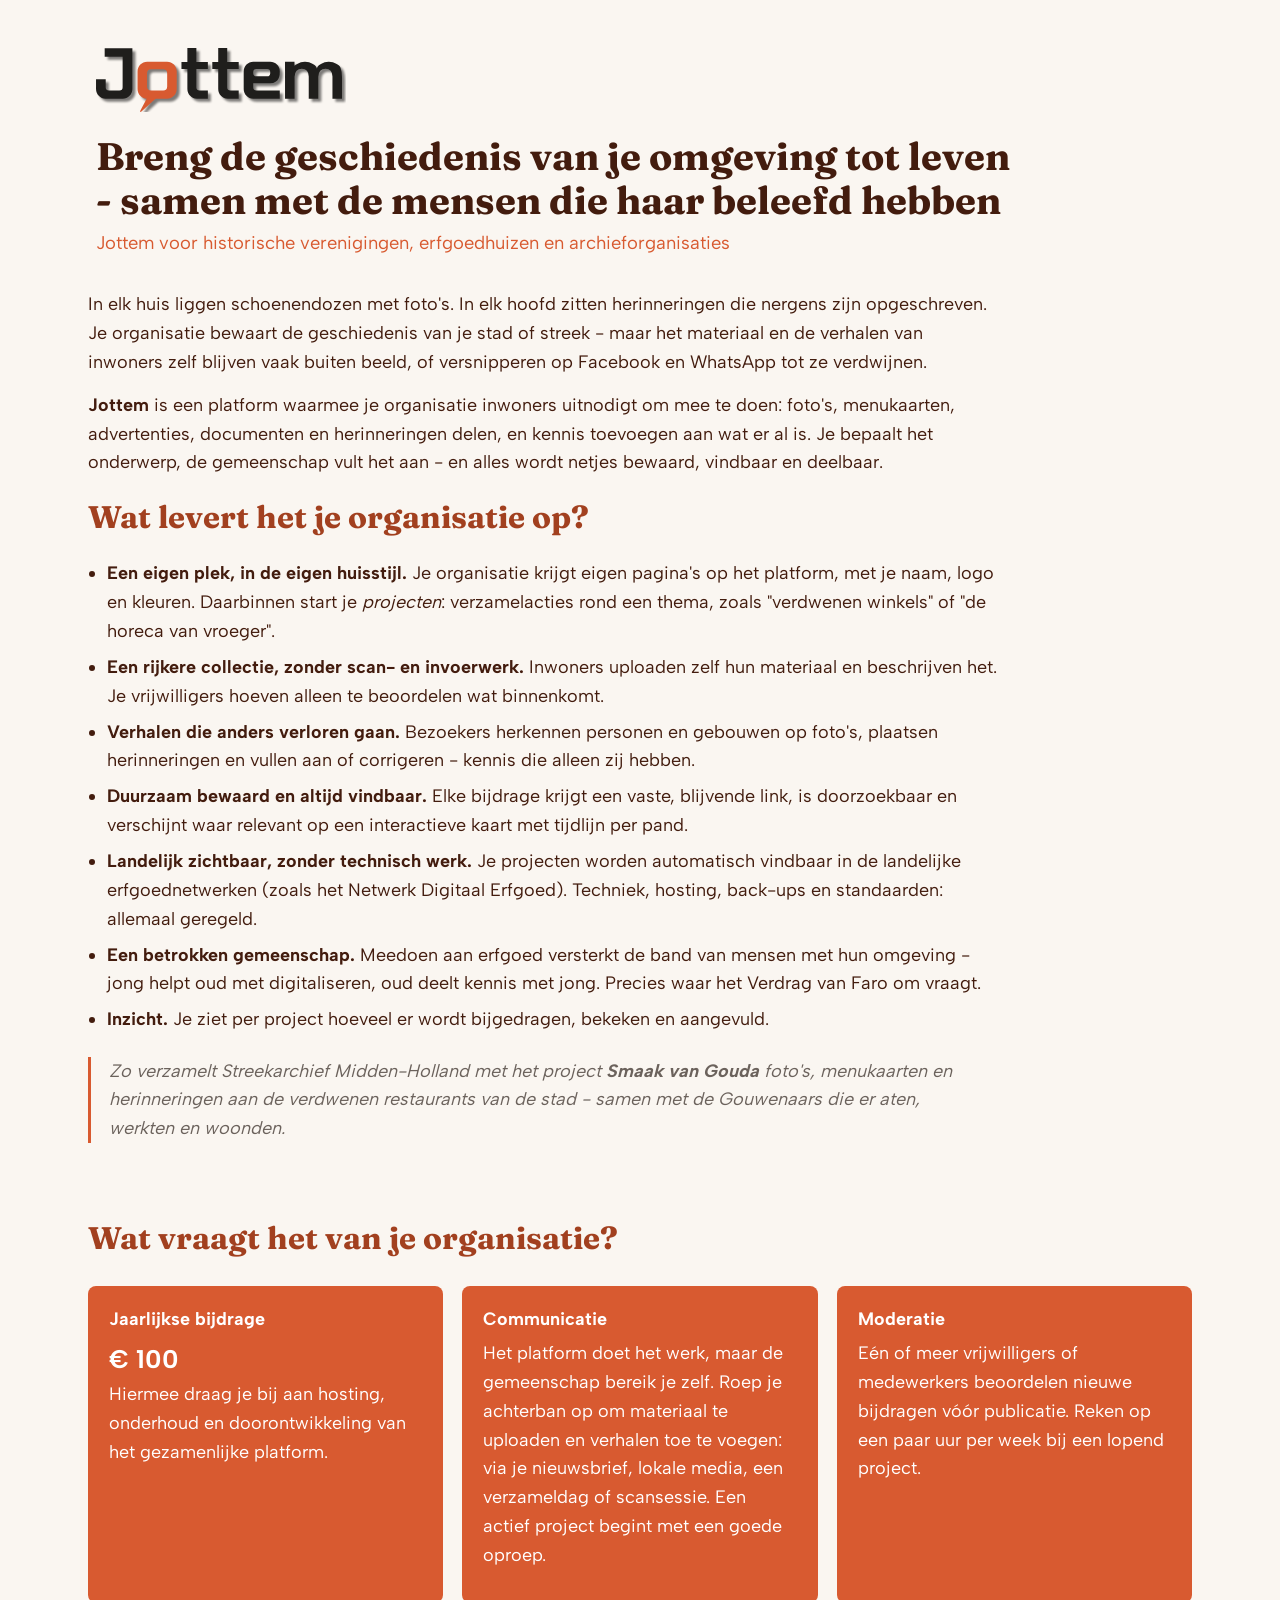
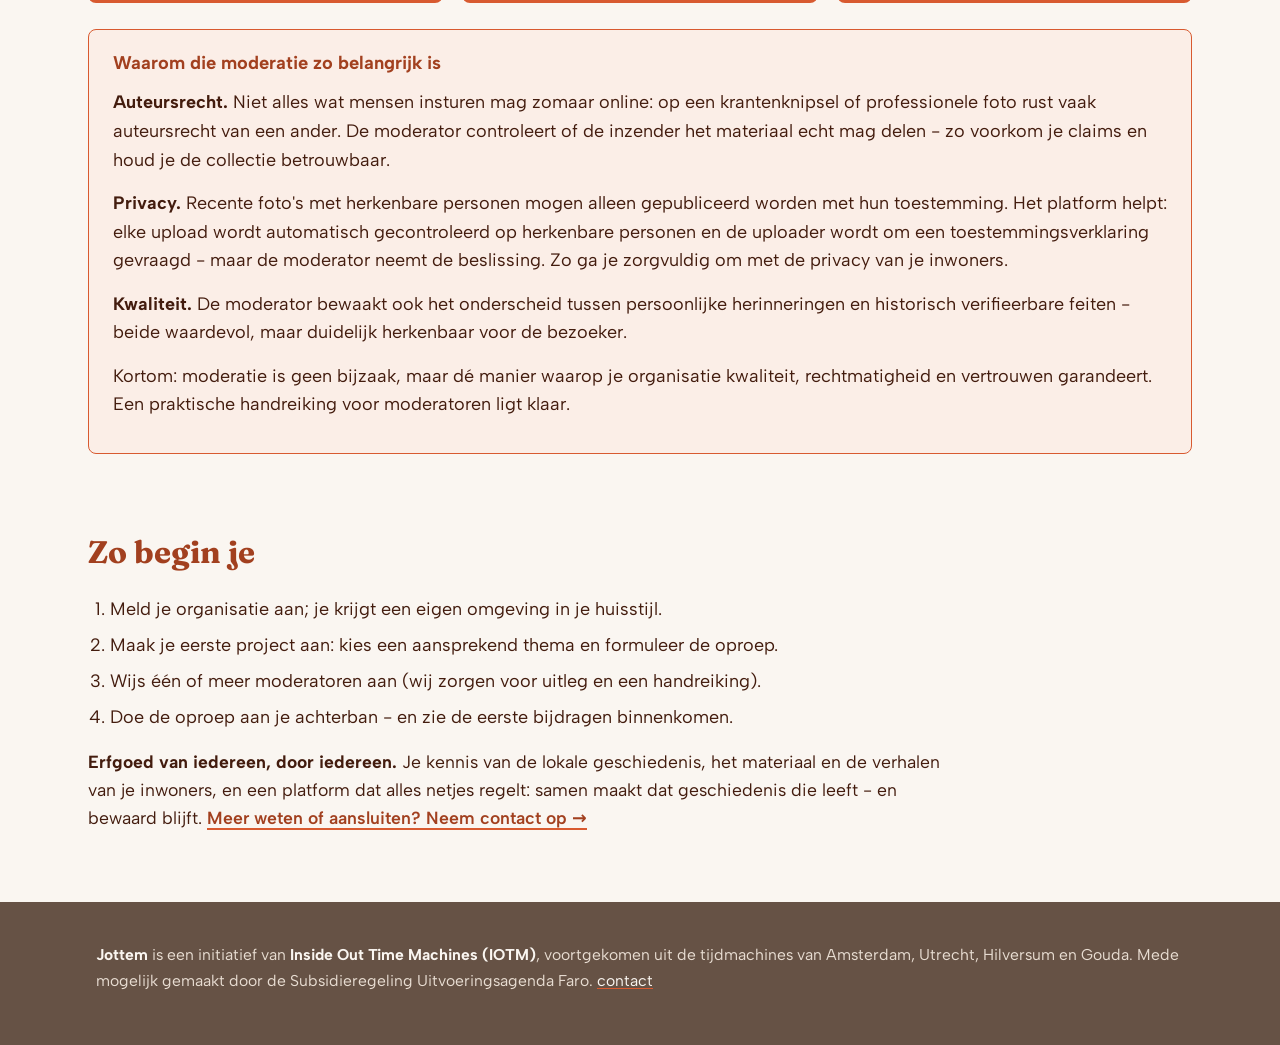
==== commit 01a058cb: "Merkgidskleuren in het manifest en de laatste u-vorm weg Het webmanifest gaf nog het oude koele grij" ====
--- a/jottem-voor-organisaties.html
+++ b/jottem-voor-organisaties.html
@@ -95,7 +95,7 @@
 </section>
 
 <section class="band">
-    <h2>Wat vraagt het van u?</h2>
+    <h2>Wat vraagt het van je organisatie?</h2>
     <div class="kosten">
         <div class="blok">
             <b>Jaarlijkse bijdrage</b>
--- a/assets/styles.css
+++ b/assets/styles.css
@@ -72,9 +72,10 @@
     border: 1px solid #e5d489;
     padding: .45rem .9rem .45rem .8rem;
     border-radius: .35rem;
-    transform: rotate(-1deg);
     box-shadow: 0 2px 5px rgba(31,30,28,.12);
     margin-bottom: 1.5rem;
+	margin-top:1.5rem;
+	width:100%;
 }
 .status-stip {
     display: inline-block; width: .6em; height: .6em; border-radius: 50%;
